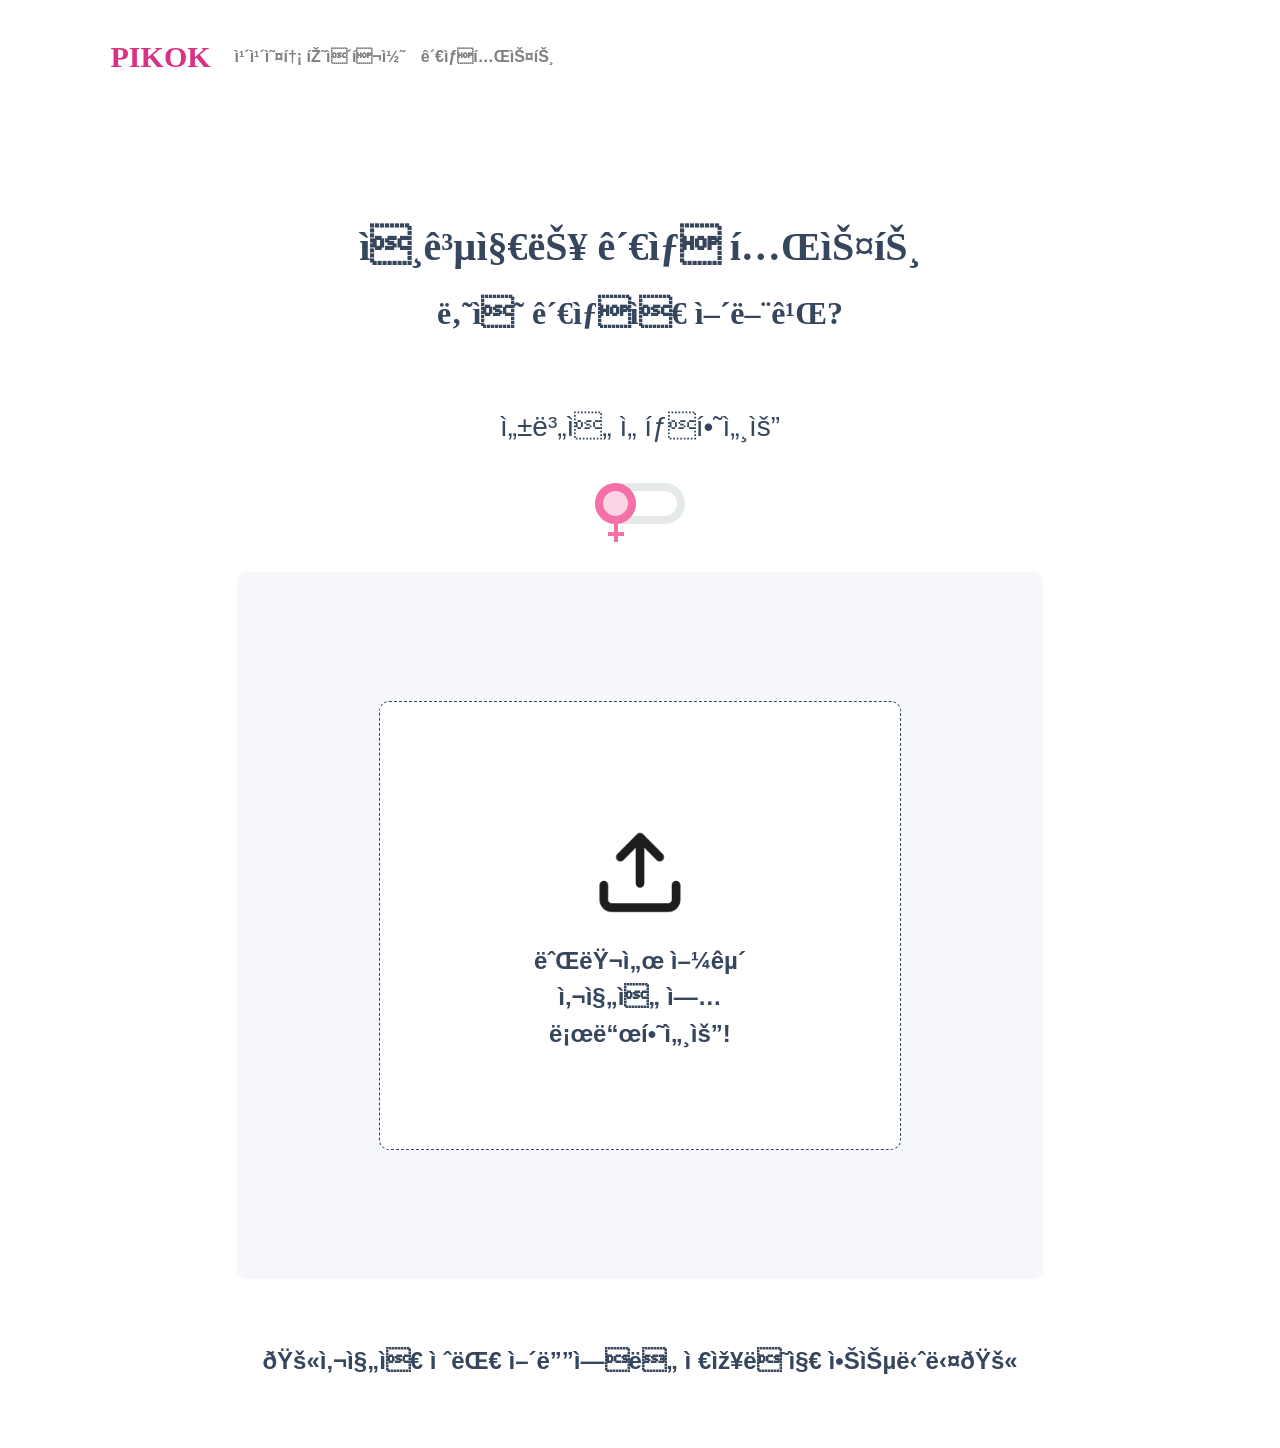
==== face/face.html @ 45dd82af "Add files via upload" ====
<!DOCETYPEhtml>
<html>
	<head>
		<!-- Required meta tags
		<meta charset="utf-8" />
		<meta name="viewport" content="width=device-width, initial-scale=1" />

		<!-- Bootstrap CSS -->
		<link
			href="https://cdn.jsdelivr.net/npm/bootstrap@5.1.3/dist/css/bootstrap.min.css"
			rel="stylesheet"
			integrity="sha384-1BmE4kWBq78iYhFldvKuhfTAU6auU8tT94WrHftjDbrCEXSU1oBoqyl2QvZ6jIW3"
			crossorigin="anonymous"
		/>

		<title>관상테스트</title>
		<meta name="viewport" content="width=device-width, initial-scale=1.0" />
		<link href="fstyle.css" type="text/css" rel="stylesheet" />
		<!-- Go to www.addthis.com/dashboard to customize your tools -->
		<script type="text/javascript" src="//s7.addthis.com/js/300/addthis_widget.js#pubid=ra-6152a442f397e028"></script>
		<script>
        window.dataLayer = window.dataLayer || [];

        function gtag() {
            dataLayer.push(arguments);
        }
        gtag('js', new Date());
        gtag('config', 'UA-145482737-6');
    </script>
	</head>

	<body>
		<nav class="navbar navbar-expand-lg navbar-light nav-distance">
			<div class="container-fluid">
				<a class="navbar-brand" href="https://pikok.netlify.app"><b style="font-size: 30px; color: #d63384;">PIKOK</b></a>
				<button
					class="navbar-toggler"
					type="button"
					data-bs-toggle="collapse"
					data-bs-target="#navbarSupportedContent"
					aria-controls="navbarSupportedContent"
					aria-expanded="false"
					aria-label="Toggle navigation"
				>
					<span class="navbar-toggler-icon"></span>
				</button>
				<div class="collapse navbar-collapse" id="navbarSupportedContent">
					<ul class="navbar-nav me-auto mb-2 mb-lg-0">
						<li class="nav-item">
							<a class="nav-link active" aria-current="page" href="https://pikok.netlify.app/kakao/kakao.html"><b style="color: #808080;">카카오톡 페이크콘</b></a>
						</li>
						<li class="nav-item">
							<a class="nav-link" href="https://pikok.netlify.app/face/face.html"><b style="color: #808080;">관상테스트</b></a>
						</li>
						<!-- <li class="nav-item dropdown">
							<a
								class="nav-link dropdown-toggle"
								href="#"
								id="navbarDropdown"
								role="button"
								data-bs-toggle="dropdown"
								aria-expanded="false"
							>
								Dropdown
							</a>
							<ul class="dropdown-menu" aria-labelledby="navbarDropdown">
								<li><a class="dropdown-item" href="#">Action</a></li>
								<li><a class="dropdown-item" href="#">Another action</a></li>
								<li><hr class="dropdown-divider" /></li>
								<li><a class="dropdown-item" href="#">Something else here</a></li>
							</ul>
						</li> -->
						<!-- <li class="nav-item">
							<a class="nav-link disabled">Disabled</a>
						</li> -->
					</ul>
					<!-- <form class="d-flex">
						<input
							class="form-control me-2"
							type="search"
							placeholder="Search"
							aria-label="Search"
						/>
						<button class="btn btn-outline-success" type="submit">Search</button>
					</form> -->
				</div>
			</div>
		</nav>

		<section class="section">
			<h1 class="title"><b>인공지능 관상 테스트</b></h1>
			<h2 class="subtitle"><b>나의 관상은 어떨까?</b></h2>
		</section>
		<section class="youtube" style="width: 300px; height:4rem;">
			<div class="youtuebe-cover"></div>
		</section>
 <h3 class="pb-2 d-flex justify-content-center" >성별을 선택하세요</h3>
    <section class=" pt-4 d-flex justify-content-center">
		<!-- <p class="d-flex align-items-center pr-3" style="font-size: 16px;"><b>여자</b></p> -->
        <div>
            <input type="checkbox" id="gender">
            <label for="gender">
                <span class="knob">
                    <i></i>
                </span>
            </label>
        </div>
		<!-- <p class="d-flex align-items-center pl-3" style="font-size: 16px;"><b>남자</b></p> -->
    </section>

		<script
			class="jsbin"
			src="https://ajax.googleapis.com/ajax/libs/jquery/1/jquery.min.js"
		></script>
		<div class="mt-5 container file-upload">
			<!-- <button
				class="file-upload-btn"
				type="button"
				onclick="$('.file-upload-input').trigger( 'click' )"
			>
				Add Image
			</button> -->

			<div class="image-upload-wrap">
				<input class="file-upload-input" type="file" onchange="readURL(this);" accept="image/*"/>
				<div class="mb-5 pb-5 pt-4 drag-text">
					<img src="upload.png" class="mt-5 pt-5 upload" />
					<h3 class="mt-2 pt-2 upload-text"><b>눌러서 얼굴 사진을 업로드하세요!</b></h3>
				</div>
			</div>
			<div class="file-upload-content">
				<img class="file-upload-image" id="face-image" src="#" alt="your image" />
				<div id="loading" class="animated bounce">
                <div class="spinner-border" role="status">
                    <!-- <span class="sr-only">Loading...</span> -->
                </div>
					<p class="text-center"><b>AI가 당신의 관상을 분석중입니다.</b></p>
            </div>
            <p class="result-message"></p>
            <div id="label-container" class="d-flex flex-column justify-content-around"></div>
            <div id="addThis" class="addthis_inline_share_toolbox_6lz1"></div>
			
                <!-- Go to www.addthis.com/dashboard to customize your tools -->
                <div class="addthis_inline_share_toolbox"></div>
            
            <div class="pt-3 image-title-wrap">
                <button type="button p-2" class="try-again-btn" onclick="gaReload()">
					<span class="try-again-text" onClick="window.location.href=window.location.href"><b>다른 사진으로 재시도</b></span>
                </button>
            </div>
        </div>
    </div>
		<div style="width=5rem; height: 4rem; margin: 0 auto;">
		</div>
		<h4 class="mt-1 text-center"><b>🚫사진은 절대 어디에도 저장되지 않습니다🚫</b></h4>
					<!-- <button type="button" onclick="removeUpload()" class="remove-image">
						Remove <span class="image-title">Uploaded Image</span>
					</button> -->
			<!-- </div>
		</div> -->
		<div style="width=5rem; height: 4rem; margin: 0 auto;">
		</div><div id="like_button_container"></div>
		<div id="webcam-container"></div>
		<!-- <div id="label-container"></div> -->
		<div id="disqus_thread"></div>
		<script>
			/**
			 *  RECOMMENDED CONFIGURATION VARIABLES: EDIT AND UNCOMMENT THE SECTION BELOW TO INSERT DYNAMIC VALUES FROM YOUR PLATFORM OR CMS.
			 *  LEARN WHY DEFINING THESE VARIABLES IS IMPORTANT: https://disqus.com/admin/universalcode/#configuration-variables    */
			/*
    var disqus_config = function () {
    this.page.url = PAGE_URL;  // Replace PAGE_URL with your page's canonical URL variable
    this.page.identifier = PAGE_IDENTIFIER; // Replace PAGE_IDENTIFIER with your page's unique identifier variable
    };
    */
			(function () {
				// DON'T EDIT BELOW THIS LINE
				var d = document,
					s = d.createElement('script');
				s.src = 'https://sseong-1.disqus.com/embed.js';
				s.setAttribute('data-timestamp', +new Date());
				(d.head || d.body).appendChild(s);
			})();
		</script>
		<noscript
			>Please enable JavaScript to view the
			<a href="https://disqus.com/?ref_noscript">comments powered by Disqus.</a></noscript
		>
		<script src="https://cdn.jsdelivr.net/npm/@tensorflow/tfjs@1.3.1/dist/tf.min.js"></script>
		<script src="https://cdn.jsdelivr.net/npm/@teachablemachine/image@0.8/dist/teachablemachine-image.min.js"></script>

		<!-- </script> -->
		<!-- Option 1: Bootstrap Bundle with Popper -->
		<script
			src="https://cdn.jsdelivr.net/npm/bootstrap@5.1.3/dist/js/bootstrap.bundle.min.js"
			integrity="sha384-ka7Sk0Gln4gmtz2MlQnikT1wXgYsOg+OMhuP+IlRH9sENBO0LRn5q+8nbTov4+1p"
			crossorigin="anonymous"
		></script>

		<script>
			function removeUpload() {
				$('.file-upload-input').replaceWith($('.file-upload-input').clone());
				$('.file-upload-content').hide();
				$('.image-upload-wrap').show();
			}
			$('.image-upload-wrap').bind('dragover', function () {
				$('.image-upload-wrap').addClass('image-dropping');
			});
			$('.image-upload-wrap').bind('dragleave', function () {
				$('.image-upload-wrap').removeClass('image-dropping');
			});
		</script>
		<script type="text/javascript">
			// More API functions here:
			// https://github.com/googlecreativelab/teachablemachine-community/tree/master/libraries/image

			// the link to your model provided by Teachable Machine export panel
			
			const urlMale = 'https://teachablemachine.withgoogle.com/models/AcHgCKThR/';
			const urlFemale = "https://teachablemachine.withgoogle.com/models/AcHgCKThR/";// 바꿔야함 링크


			let model, webcam, labelContainer, maxPredictions;

			// Load the image model and setup the webcam
			
			
			// async function init() {
			// 	const modelURL = URL + 'model.json';
			// 	const metadataURL = URL + 'metadata.json';
			// 	model = await tmImage.load(modelURL, metadataURL);
			// 	maxPredictions = model.getTotalClasses();
			// 	labelContainer = document.getElementById('label-container');
			// 	for (let i = 0; i < maxPredictions; i++) {
			// 		labelContainer.appendChild(document.createElement('div'));
			// 	}
			// }
			
			
			async function init() {
				if (document.getElementById('gender').checked) {
					URL = urlMale;
				} else {
					URL = urlFemale;
				}
				const modelURL = URL + 'model.json';
				const metadataURL = URL + 'metadata.json';
				model = await tmImage.load(modelURL, metadataURL);
				maxPredictions = model.getTotalClasses();
				labelContainer = document.getElementById('label-container');
				for (let i = 0; i < maxPredictions; i++) {
					var element = document.createElement('div');
					element.classList.add('d-flex');
					labelContainer.appendChild(element);
				}
			}

			function readURL(input) {
				if (input.files && input.files[0]) {
					var reader = new FileReader();

					reader.onload = function (e) {
						$('.image-upload-wrap').hide();
						$('#loading').show();
						$('.file-upload-image').attr('src', e.target.result);
						$('.file-upload-content').show();

						$('.image-title').html(input.files[0].name);
					};

					reader.readAsDataURL(input.files[0]);
					init().then(function () {
						console.log('finish bring sample');
						predict();
						$('#loading').hide();
					});
				} else {
					removeUpload();
				}
			}
			
			// run the webcam image through the image model
			// async function predict() {
			// 	// predict can take in an image, video or canvas html element
			// 	var image = document.getElementById('face-image');
			// 	const prediction = await model.predict(image, false);
			// 	prediction.sort((a, b) => parseFloat(b.probability) - parseFloat(a.probability));
			// 	console.log(prediction[0].className);
			// 	var resultMessage;
			// 	switch (prediction[0].className) {
			// 		case "학눈":
			// 			resultMessage = "학눈"
			// 			break;
			// 		case "거북이눈":
			// 			resultMessage = "거북이눈"
			// 			break;
			// 		case "짝눈":
			// 			resultMessage = "짝눈"
			// 			break;
			// 		case "용눈":
			// 			resultMessage = "용눈"
			// 			break;
			// 		case "봉황눈":
			// 			resultMessage = "봉황눈"
			// 			break;
			// 		case "사자눈":
			// 			resultMessage = "사자눈"
			// 			break;
			// 		default:
			// 			resultMessage = "알 수 없음	"
			// 	}
			// 	$('.result-message').html(resultMessage);
			// 	for (let i = 0; i < maxPredictions; i++) {
			// 		const classPrediction =
			// 			prediction[i].className + ': ' + prediction[i].probability.toFixed(2);
			// 		labelContainer.childNodes[i].innerHTML = classPrediction;
			// 	}
			
			async function predict() {
				var image = document.getElementById('face-image');
				const prediction = await model.predict(image, false);
				prediction.sort((a, b) => parseFloat(b.probability) - parseFloat(a.probability));
				console.log(prediction[0].className);
				var resultTitle, resultExplain, resultCeleb;
				if (document.getElementById('gender').checked) {
					gtag('event', '동물상 테스트 수행', {
						event_category: '동물상 테스트 수행',
						event_label: '남자',
					});
					switch (prediction[0].className) {
						case '학눈':
							resultTitle = '인기많은 학눈 관상';
							resultExplain =
								'동양인에게 가장 많은 형태로 크지도 작지도 않은 보통 크기에 눈동자가 흑백이 분명하다고 합니다. 청렴결백하고 이상이 높고 원대하여 주변에 선망도 두텁다고 합니다.';
							resultCeleb = '학눈 관상 유명인: 허지웅, 박진영, 서태지';
							gtag('event', '남자 결과 강아지상', { event_category: '남자 결과' });
							break;
						case '거북이눈':
							resultTitle = '정 많고 건강한 거북이눈 관상';
							resultExplain =
								'동그런 눈에 윗 눈꺼풀이 여러겁으로 섬세하게 잡혀있다고 합니다. 정이 많고 느긋하여 고고한 성품이고, 건강한 신체 조건을 가지고 있어 장수하고 자손과 행복한 삶을 영위한다고 합니다.';
							resultCeleb =
								'거북이눈 관상 유명인: 백종원, 원빈';
							gtag('event', '남자 결과 고양이상', { event_category: '남자 결과' });
							break;
						case '용눈':
							resultTitle = '관상 순위 2위! 용눈 관상';
							resultExplain =
								'큰 눈에 흑백이 분명하고, 길게 찢어져 있다고 해요. 봉황눈 보다 한 단계 낮지만 용눈만 갖추어도 일국의 제왕이나 황후가 될 가능성이 높다고 합니다.';
							resultCeleb =
								'용눈 관상 유명인: 황민현(뉴이스트)';
							gtag('event', '남자 결과 토끼상', { event_category: '남자 결과' });
							break;
						case '짝눈':
							resultTitle = '양쪽 눈 크기가 다른 짝눈관상';
							resultExplain =
								'거짓말을 잘 할 수 있는 인상이 있어 신뢰감이 적지만 재물복이 있는 편이라 합니다. 직업에 따라 다를 수 있지만 일단 솔직한 일을 해야 좋은 눈이라고 합니다.';
							resultCeleb = '짝눈 관상 유명인: 김수현, 주지훈';
							gtag('event', '남자 결과 공룡상', { event_category: '남자 결과' });
							break;
						case '사자눈':
							resultTitle = '빠른 출새의 사자눈 관상';
							resultExplain =
								'큰 눈에 쌍커풀이 잇으며 눈 꼬리가 위로 올라갔다고 합니다. 지혜롭고 호탕한 성경의 리더형의 눈으로 관복이 좋아 일찍 출세하지만, 과격한 성격과 과한 욕심을 주의 해야 한다고 합니다.';
							resultCeleb = '사자눈 관상 유명인: 고수, 장동건';
							gtag('event', '남자 결과 곰상', { event_category: '남자 결과' });
						case '봉황눈':
							resultTitle = '관상 최고로 쳐주는 봉황눈 관상';
							resultExplain =
								'관상중에서 가장 좋은 눈관상이고 최고의 눈이라고 할 수 있습니다. 현대사회의 미적요소와는 반대되지만 관상학적으로는 얇고, 길고 세밀할수록 최고로 치며 그 최고가 봉황눈이라고 합니다.';
							resultCeleb = '봉황눈 관상 유명인: 세종대왕, 소지섭, 유승호, 퇴계이황, 양현석';
							gtag('event', '남자 결과 곰상', { event_category: '남자 결과' });
							break;
						default:
							resultTitle = '알수없음';
							resultExplain = '';
							resultCeleb = '';
							gtag('event', '남자 결과 알수없음', { event_category: '남자 결과' });
					}
				} else {
					gtag('event', '동물상 테스트 수행', {
						event_category: '동물상 테스트 수행',
						event_label: '남자',
					});
					switch (prediction[0].className) {
						case '학눈':
							resultTitle = '인기많은 학눈 관상';
							resultExplain =
								'동양인에게 가장 많은 형태로 크지도 작지도 않은 보통 크기에 눈동자가 흑백이 분명하다고 합니다. 청렴결백하고 이상이 높고 원대하여 주변에 선망도 두텁다고 합니다.';
							resultCeleb = '학눈 관상 유명인: 허지웅, 박진영, 서태지';
							gtag('event', '남자 결과 강아지상', { event_category: '남자 결과' });
							break;
						case '거북이눈':
							resultTitle = '정 많고 건강한 거북이눈 관상';
							resultExplain =
								'동그런 눈에 윗 눈꺼풀이 여러겁으로 섬세하게 잡혀있다고 합니다. 정이 많고 느긋하여 고고한 성품이고, 건강한 신체 조건을 가지고 있어 장수하고 자손과 행복한 삶을 영위한다고 합니다.';
							resultCeleb =
								'거북이눈 관상 유명인: 백종원, 원빈';
							gtag('event', '남자 결과 고양이상', { event_category: '남자 결과' });
							break;
						case '용눈':
							resultTitle = '관상 순위 2위! 용눈 관상';
							resultExplain =
								'큰 눈에 흑백이 분명하고, 길게 찢어져 있다고 해요. 봉황눈 보다 한 단계 낮지만 용눈만 갖추어도 일국의 제왕이나 황후가 될 가능성이 높다고 합니다.';
							resultCeleb =
								'용눈 관상 유명인: 황민현(뉴이스트)';
							gtag('event', '남자 결과 토끼상', { event_category: '남자 결과' });
							break;
						case '짝눈':
							resultTitle = '양쪽 눈 크기가 다른 짝눈관상';
							resultExplain =
								'거짓말을 잘 할 수 있는 인상이 있어 신뢰감이 적지만 재물복이 있는 편이라 합니다. 직업에 따라 다를 수 있지만 일단 솔직한 일을 해야 좋은 눈이라고 합니다.';
							resultCeleb = '짝눈 관상 유명인: 김수현, 주지훈';
							gtag('event', '남자 결과 공룡상', { event_category: '남자 결과' });
							break;
						case '사자눈':
							resultTitle = '빠른 출새의 사자눈 관상';
							resultExplain =
								'큰 눈에 쌍커풀이 잇으며 눈 꼬리가 위로 올라갔다고 합니다. 지혜롭고 호탕한 성경의 리더형의 눈으로 관복이 좋아 일찍 출세하지만, 과격한 성격과 과한 욕심을 주의 해야 한다고 합니다.';
							resultCeleb = '사자눈 관상 유명인: 고수, 장동건';
							gtag('event', '남자 결과 곰상', { event_category: '남자 결과' });
						case '봉황눈':
							resultTitle = '관상 최고로 쳐주는 봉황눈 관상';
							resultExplain =
								'관상중에서 가장 좋은 눈관상이고 최고의 눈이라고 할 수 있습니다. 현대사회의 미적요소와는 반대되지만 관상학적으로는 얇고, 길고 세밀할수록 최고로 치며 그 최고가 봉황눈이라고 합니다.';
							resultCeleb = '봉황눈 관상 유명인: 세종대왕, 소지섭, 유승호, 퇴계이황, 양현석';
							gtag('event', '남자 결과 곰상', { event_category: '남자 결과' });
							break;
						default:
							resultTitle = '알수없음';
							resultExplain = '';
							resultCeleb = '';
							gtag('event', '남자 결과 알수없음', { event_category: '남자 결과' });
					}
				}
				
				var title = "<div class='" + prediction[0].className + "-animal-title'><b>" + resultTitle + "</b></div>";
				var explain = "<div class='animal-explain pt-2'><b>" + resultExplain + "</b></div>";
				var celeb = "<div class='" + prediction[0].className + "-animal-celeb pt-2 pb-2'><b>" + resultCeleb + "</b></div>";
				$('.result-message').html(title + explain + celeb);
				
				var barWidth;
				for (let i = 0; i < maxPredictions; i++) {
					if (prediction[i].probability.toFixed(2) > 0.1) {
						barWidth = Math.round(prediction[i].probability.toFixed(2) * 100) + '%';
					} else if (prediction[i].probability.toFixed(2) >= 0.01) {
						barWidth = '4%';
					} else {
						barWidth = '2%';
					}
					var labelTitle;
					switch (prediction[i].className) {
						case '학눈':
							labelTitle = '학 관상';
							break;
						case '거북이눈':
							labelTitle = '거북이 관상';
							break;
						case '짝눈':
							labelTitle = '짝눈 관상';
							break;
						case '용눈':
							labelTitle = '용 관상';
							break;
						case '봉황눈':
							labelTitle = '봉황 관상';
							break;
						case '사자눈':
							labelTitle = '사자 관상';
							break;
						default:
							labelTitle = '알 수 없음';
					}
					var label = "<div class='animal-label d-flex align-items-center'><b>" + labelTitle + "</b></div>"
					var bar = "<div class='bar-container position-relative container'><div class='" + prediction[i].className + "-box'></div><div class='d-flex justify-content-center align-items-center " + prediction[i].className + "-bar' style='width: " + barWidth +
						"'><span class='d-block percent-text'>" + Math.round(prediction[i].probability.toFixed(2) * 100) + '%</span></div></div>';
					labelContainer.childNodes[i].innerHTML = label + bar;
				}
			}
		</script>
	<!-- <script src="https://unpkg.com/react@17/umd/react.production.min.js" crossorigin></script>
	<script src="https://unpkg.com/react-dom@17/umd/react-dom.production.min.js" crossorigin></script>
	<script src="like_button.js"></script> -->
	</body>
	<!-- Copyright (c) 2021 by Aaron Vanston (https://codepen.io/aaronvanston/pen/yNYOXR)

Permission is hereby granted, free of charge, to any person obtaining a copy of this software and associated documentation files (the "Software"), to deal in the Software without restriction, including without limitation the rights to use, copy, modify, merge, publish, distribute, sublicense, and/or sell copies of the Software, and to permit persons to whom the Software is furnished to do so, subject to the following conditions:

The above copyright notice and this permission notice shall be included in all copies or substantial portions of the Software.

THE SOFTWARE IS PROVIDED "AS IS", WITHOUT WARRANTY OF ANY KIND, EXPRESS OR IMPLIED, INCLUDING BUT NOT LIMITED TO THE WARRANTIES OF MERCHANTABILITY, FITNESS FOR A PARTICULAR PURPOSE AND NONINFRINGEMENT. IN NO EVENT SHALL THE AUTHORS OR COPYRIGHT HOLDERS BE LIABLE FOR ANY CLAIM, DAMAGES OR OTHER LIABILITY, WHETHER IN AN ACTION OF CONTRACT, TORT OR OTHERWISE, ARISING FROM, OUT OF OR IN CONNECTION WITH THE SOFTWARE OR THE USE OR OTHER DEALINGS IN THE SOFTWARE. -->
</html>
---- face/fstyle.css ----
body {
	/* font-family: 'Jua', sans-serif;
	background-color: #ffffff; */
	
  background-color: #ffffff;
  box-sizing: border-box;
  color: #35465d;
	font-family: 'Jua', sans-serif;
}

.file-upload {
	background-color: #ffffff;
	width: 63vw;
	/* margin: 0 auto; */
	/* padding: 20px; */
	/* width: 914px; */
	/* height: 50vw; */
	border-radius: 10px;
	border: solid 1.5px #f6f7fa;
	background-color: #f6f7fa;
	padding: 10% 0;
}

.file-upload-btn {
	width: 100%;
	margin: 0;
	color: #fff;
	background: #1fb264;
	border: none;
	padding: 10px;
	border-radius: 4px;
	border-bottom: 4px solid #15824b;
	transition: all 0.2s ease;
	outline: none;
	text-transform: uppercase;
	font-weight: 700;
}

.file-upload-btn:hover {
	background: #1aa059;
	color: #ffffff;
	transition: all 0.2s ease;
	cursor: pointer;
}

.file-upload-btn:active {
	border: 0;
	transition: all 0.2s ease;
}

.file-upload-content {
	display: none;
	text-align: center;
}

.file-upload-input {
	position: absolute;
	margin: 0;
	padding: 0;
	width: 100%;
	height: 100%;
	outline: none;
	opacity: 0;
	cursor: pointer;
}

.image-upload-wrap {
	margin-top: 20px;
	border: 4px dashed #1fb264;
	position: relative;
	object-fit: contain;
	border-radius: 10px;
	border: dashed 0.001rem #35465d;
	background-color: #ffffff;
	width: 65%;
	margin: 0 auto;
}

.image-dropping,
.image-upload-wrap:hover {
	background-color: #D3D3D3;
	border: 1.5px dashed #ffffff;
	color: #ffffff;
}

.image-title-wrap {
	padding: 0 15px 15px 15px;
	color: #222;
}

.drag-text {
	text-align: center;
}

.drag-text h3 {
	width: 50%;
	font-size: 1.5rem;
	line-height: 1.53;
	text-align: center;
	color: #35465d;
	margin: 0 auto;
	/* width: 50%;
	margin: 0 auto;
  font-weight: 100;
  text-transform: uppercase;
  font-family: NanumSquareR;
	font-size: 2rem;
	line-height: 1.53;
	text-align: center;
	color: #35465d; */
}

.file-upload-image {
    max-height: 60%;
    max-width: 60%;
    margin: auto;
    padding: 10px;
}

.remove-image {
	width: 200px;
	margin: 0;
	color: #fff;
	background: #cd4535;
	border: none;
	padding: 10px;
	border-radius: 4px;
	border-bottom: 4px solid #b02818;
	transition: all 0.2s ease;
	outline: none;
	text-transform: uppercase;
	font-weight: 700;
}

.remove-image:hover {
	background: #c13b2a;
	color: #ffffff;
	transition: all 0.2s ease;
	cursor: pointer;
}

.remove-image:active {
	border: 0;
	transition: all 0.2s ease;
}

.nav-distance {
	padding: 2.1% 7.7%;
}
.navbar-light .navbar-brand {
	text-align: left;
	line-height: 1.68;
	font-family: NanumSquareR;
	color: #35465d;
}

.navbar-light .navbar-toggler {
	border-color: #ffffff;
}

.section {
	margin-top: 100px;
}

.title {
	font-family: NanumSquareR;
	line-height: 1.67;
	text-align: center;
	color: #35465d;
}

.subtitle {
	font-family: NanumSquareR;
	line-height: 1.53;
	text-align: center;
	color: #35465d;
}

@media screen and (max-width: 600px) {
	html {
		font-size: 10px;
	}
	.navbar-brand {
		font-size: 2rem;
	}
}

.upload-png {
	width: 20%;
}

.upload{
	width:20%;
}


.bar-container {
    height: 2.7rem;
}
.position-relative {
    position: relative!important;
}

.bar-container {
    height: 2.7rem;
}
.position-relative {
    position:relative!important;
}

.bar-container {
  height: 2.7rem;
	/* width: 32rem; */
}
.학눈-box {
  position: absolute;
  top: 0;
  left: 0;
  height: 2rem;
  border-radius: 10px;
  width: 100%;
  background-color: rgba(117, 204, 84, 0.2);
}
.학눈-bar {
  position: absolute;
  top: 0;
  left: 0;
  height: 2rem;
  border-radius: 10px;
  background-color: rgba(117, 204, 84, 1);
}
.거북이눈-box {
  position: absolute;
  top: 0;
  left: 0;
  height: 2rem;
  border-radius: 10px;
  width: 100%;
  background-color: rgba(117, 204, 84, 0.2);
}
.거북이눈-bar {
  position: absolute;
  top: 0;
  left: 0;
  height: 2rem;
  border-radius: 10px;
  background-color: green;
}
.짝눈-box {
  position: absolute;
  top: 0;
  left: 0;
  height: 2rem;
  border-radius: 10px;
  width: 100%;
  background-color: rgba(27, 175, 234, 0.2);
}
.짝눈-bar {
  position: absolute;
  top: 0;
  left: 0;
  height: 2rem;
  border-radius: 10px;
  background-color: rgba(27, 175, 234, 1);
}
.용눈-box {
  position: absolute;
  top: 0;
  left: 0;
  height: 2rem;
  border-radius: 10px;
  width: 100%;
  background-color: rgba(251, 176, 59, 0.2);
}
.용눈-bar {
  position: absolute;
  top: 0;
  left: 0;
  height: 2rem;
  border-radius: 10px;
  background-color: rgba(251, 176, 59, 1);
}

/* .봉황눈-box {
  position: absolute;
  top: 0;
  left: 0;
  height: 2rem;
  border-radius: 10px;
  width: 100%;
  background-color: pink;
}
.봉항눈-bar {
  position: absolute;
  top: 0;
  left: 0;
  height: 2rem;
  border-radius: 10px;
  background-color: rgba(235, 166, 190, 1);
} */

.사자눈-box {
  position: absolute;
  top: 0;
  left: 0;
  height: 2rem;
  border-radius: 10px;
  width: 100%;
  background-color: rgba(49, 132, 155, 0.2);
}
.사자눈-bar {
  position: absolute;
  top: 0;
  left: 0;
  height: 2rem;
  border-radius: 10px;
  background-color: rgba(49, 132, 155, 1);
}
.봉황눈-box {
  position: absolute;
  top: 0;
  left: 0;
  height: 2rem;
  border-radius: 10px;
  width: 100%;
  background-color: rgba(235, 166, 190, 0.2);
}
.봉황눈-bar {
  position: absolute;
  top: 0;
  left: 0;
  height: 2rem;
  border-radius: 10px;
  background-color: rgba(235, 166, 190, 1);
}

.percent-text {
  font-size: 1rem;
  color: white;
}
.animal-label {
    width: 20%;
    text-align: left;
    height: 2rem;
}
#label-container {
    width: 80%;
    margin: 0 auto;
}
.result-message {
    font-size: 2rem;
}


.animal-explain {
    font-size: 1.5rem;
}
.dinosaur-animal-title {
    color: #3ba363;
}
.dinosaur-animal-celeb {
    color: #3ba363;
    font-size: 1.2rem;
}
.학눈-animal-title {
    color: #3ba363;
}
.학눈-animal-celeb {
    color: #3ba363;
    font-size: 1.2rem;
}
.용눈-animal-title {
    color: #ff6c0a;
}
.용눈-animal-celeb {
    color: #ff6c0a;
    font-size: 1.2rem;
}
.짝눈-animal-title {
    color: #548dd4;
}
.짝눈-animal-celeb {
    color: #548dd4;
    font-size: 1.2rem;
}
.봉황눈-animal-title {
    color: #e56995;
}
.봉황눈-animal-celeb {
    color: #e56995;
    font-size: 1.2rem;
}
.거북이눈-animal-title {
    color: green;
}
.거북이눈-animal-celeb {
    color: green;
    font-size: 1.2rem;
}
.사자눈-animal-title {
    color: #31849b;
}
.사자눈-animal-celeb {
    color: #31849b;
    font-size: 1.2rem;
}


.container file-upload{
	width:80%;
}

input#gender {
  display: none;
}

.knob {
  position: absolute;
  width: 41px;
  top: 0;
  left: 0;
  height: 41px;
  border-radius: 50%;
  box-shadow: 0 0 0 8px #f470a7 inset;
  background-color: #fbd4e6;
  transition: 0.3s;
}

.knob > i {
  position: absolute;
  width: 4px;
  height: 18px;
  top: 100%;
  background-color: #f470a7;
  left: calc(50% - 2px);
}

.knob > i:before,
.knob > i:after {
  width: 6px;
  position: absolute;
  top: 42%;
  content: "";
  height: 4px;
  background-color: #f470a7;
}

.knob > i:before {
  left: 4px;
}
.knob > i:after {
  left: -6px;
}

input:checked + label > .knob {
  box-shadow: 0 0 0 8px #a1c6dd inset;
  background-color: #e2ecf4;
  transform: translateX(49px) rotate(-140deg);
}

input:checked + label > .knob > i {
  background-color: #a1c6dd;
}

input:checked + label > .knob > i:after,
input:checked + label > .knob > i:before {
  background-color: #a1c6dd;
}

input:checked + label > .knob > i:after {
  top: 14.5px;
  width: 12px;
  left: -7px;
  transform: rotate(45deg);
}
input:checked + label > .knob > i:before {
  top: 13px;
  width: 12px;
  left: 0px;
  transform: rotate(134deg);
}

label {
    cursor: pointer;
    display: inline-block;
    width: 90px;
    height: 41px;
    box-shadow: 0 0 0 8px #e5e9ea inset;
    border-radius: 30px;
    position: relative;
}
.try-again-text {
  display: block;
  font-size: 1.5rem;
  text-align: center;
  color: #ffffff;
  padding: 4px 15px;
}
.try-again-btn {
    border-radius: 40px;
    border: solid 1.5px #35465d;
    background-color: #35465d;
}

.pl-3, .px-3 {
    padding-left: 1rem!important;
}

.pr-3, .px-3 {
    padding-right: 1rem!important;
}

.align-items-center {
    align-items: center!important;
}

.d-flex {
    display: -ms-flexbox!important;
    display: flex!important;
}
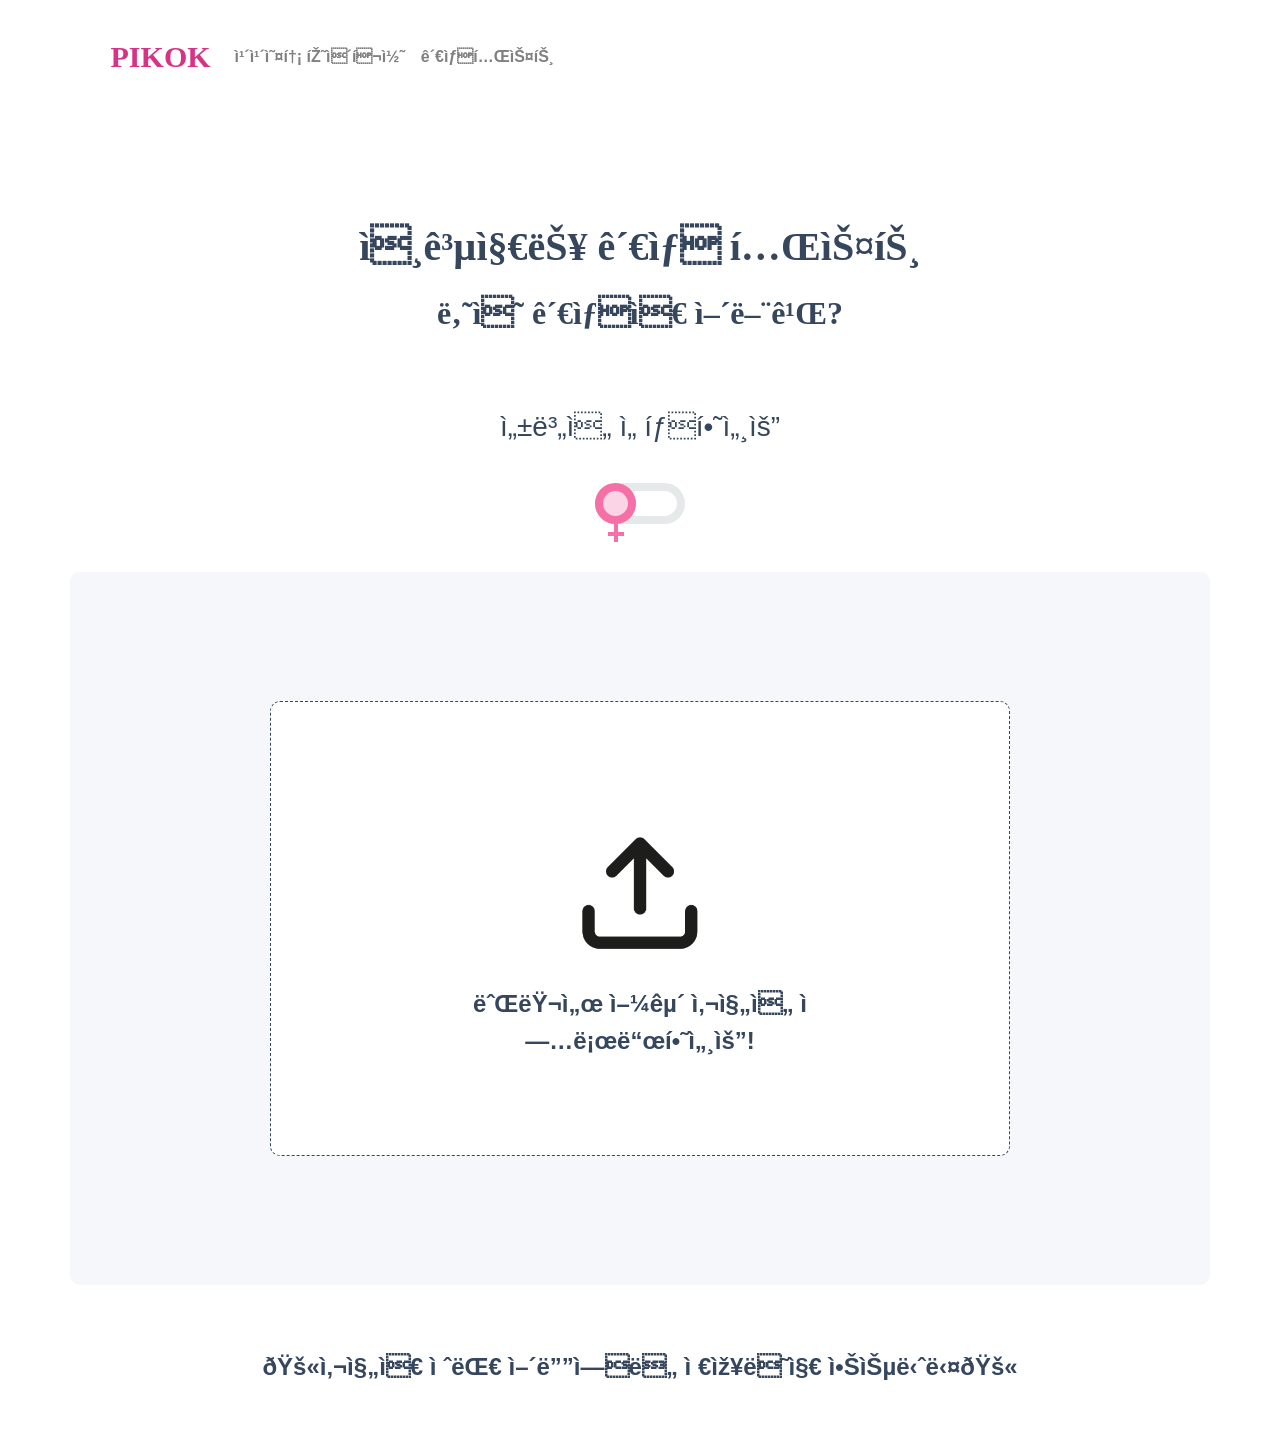
==== commit a2789cd3: "Update face.html" ====
--- a/face/face.html
+++ b/face/face.html
@@ -1,6 +1,7 @@
 <!DOCETYPEhtml>
 <html>
 	<head>
+		<link rel="icon" href="./pikok.ico" type="image/x-icon" sizes="16x16">
 		<!-- Required meta tags
 		<meta charset="utf-8" />
 		<meta name="viewport" content="width=device-width, initial-scale=1" />
@@ -47,10 +48,10 @@
 				<div class="collapse navbar-collapse" id="navbarSupportedContent">
 					<ul class="navbar-nav me-auto mb-2 mb-lg-0">
 						<li class="nav-item">
-							<a class="nav-link active" aria-current="page" href="https://pikok.netlify.app/kakao/kakao.html"><b style="color: #808080;">카카오톡 페이크콘</b></a>
+							<a class="nav-link active" aria-current="page" href="https://pikok.netlify.app/kakao/kakao.html"><b style="color: #808080; font-size: 1rem;">카카오톡 페이크콘</b></a>
 						</li>
 						<li class="nav-item">
-							<a class="nav-link" href="https://pikok.netlify.app/face/face.html"><b style="color: #808080;">관상테스트</b></a>
+							<a class="nav-link" href="https://pikok.netlify.app/face/face.html"><b style="color: #808080; font-size: 1rem;">관상테스트</b></a>
 						</li>
 						<!-- <li class="nav-item dropdown">
 							<a
@@ -489,4 +490,4 @@
 The above copyright notice and this permission notice shall be included in all copies or substantial portions of the Software.
 
 THE SOFTWARE IS PROVIDED "AS IS", WITHOUT WARRANTY OF ANY KIND, EXPRESS OR IMPLIED, INCLUDING BUT NOT LIMITED TO THE WARRANTIES OF MERCHANTABILITY, FITNESS FOR A PARTICULAR PURPOSE AND NONINFRINGEMENT. IN NO EVENT SHALL THE AUTHORS OR COPYRIGHT HOLDERS BE LIABLE FOR ANY CLAIM, DAMAGES OR OTHER LIABILITY, WHETHER IN AN ACTION OF CONTRACT, TORT OR OTHERWISE, ARISING FROM, OUT OF OR IN CONNECTION WITH THE SOFTWARE OR THE USE OR OTHER DEALINGS IN THE SOFTWARE. -->
-</html>+</html>
--- a/face/fstyle.css
+++ b/face/fstyle.css
@@ -11,7 +11,7 @@
 }
 
 .file-upload {
-	background-color: #ffffff;
+/* 	background-color: #ffffff;
 	width: 63vw;
 	/* margin: 0 auto; */
 	/* padding: 20px; */
@@ -20,7 +20,12 @@
 	border-radius: 10px;
 	border: solid 1.5px #f6f7fa;
 	background-color: #f6f7fa;
-	padding: 10% 0;
+	padding: 10% 0; */
+	padding: 15% 3%;
+    margin: 0 auto;
+    border-radius: 10px;
+    border: solid 1.5px #f6f7fa;
+    background-color: #f6f7fa;
 }
 
 .file-upload-btn {
@@ -519,4 +524,4 @@
 .d-flex {
     display: -ms-flexbox!important;
     display: flex!important;
-}+}
